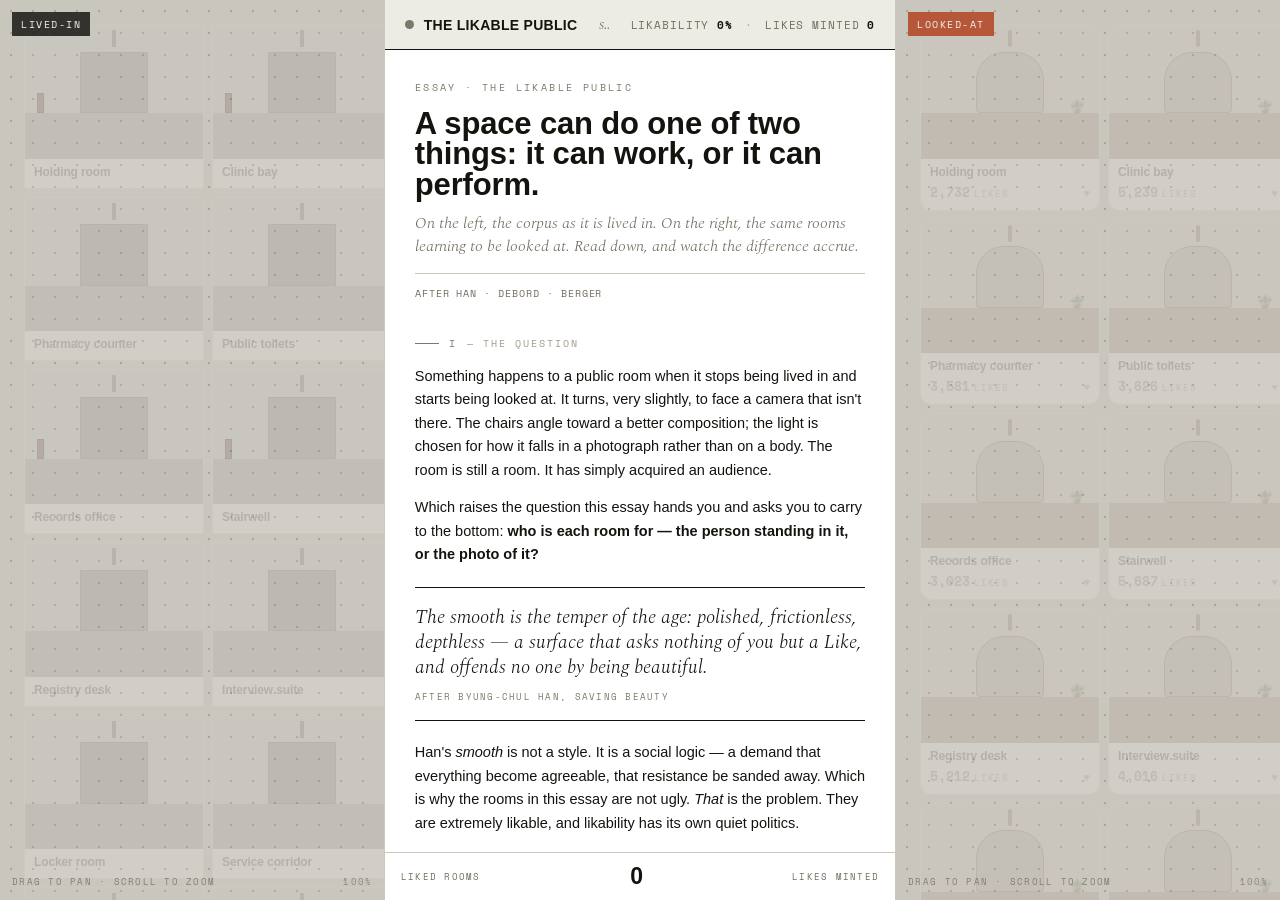
==== likable_public_v3.html @ f22f03be "added prompt syle" ====
<!DOCTYPE html>
<html lang="en">
<head>
<meta charset="UTF-8">
<meta name="viewport" content="width=device-width, initial-scale=1.0">
<title>The Likable Public</title>
<link rel="preconnect" href="https://fonts.googleapis.com">
<link rel="preconnect" href="https://fonts.gstatic.com" crossorigin>
<link href="https://fonts.googleapis.com/css2?family=Space+Mono:ital,wght@0,400;0,700;1,400&family=Spectral:ital,wght@0,300;0,400;0,500;1,300;1,400;1,500&display=swap" rel="stylesheet">
<link rel="stylesheet" href="likable_public_v3.css">
</head>
<body>

<div id="app" data-stage="1">

  <div class="cols">

    <!-- LEFT CANVAS (lived-in) -->
    <div class="canvas guided" id="leftCanvas">
      <div class="clabel in">Lived-in</div>
      <div class="chint" id="leftHint">drag to pan · scroll to zoom</div>
      <div class="czoom" id="leftZoom">100%</div>
      <div class="canvas-inner" id="leftInner"></div>
    </div>

    <!-- CENTER ESSAY -->
    <div class="center">
      <header class="topbar">
        <div class="tb-title"><span class="dot"></span> The Likable Public</div>
        <div class="tb-desc">scroll the essay · the corpus flanks you</div>
        <div class="tb-right">
          <span class="pct">Likability <b id="pctVal">0%</b></span>
          <span class="sep">·</span>
          <span class="tot">Likes minted <b id="totVal">0</b></span>
        </div>
      </header>
      <div class="scrollwrap" id="scrollwrap">
        <div class="essay">

          <div class="ess-lede">
            <div class="ess-eyebrow">Essay · The Likable Public</div>
            <h1>A space can do one of two things: it can work, or it can perform.</h1>
            <p class="deck">On the left, the corpus as it is lived in. On the right, the same rooms learning to be looked at. Read down, and watch the difference accrue.</p>
            <div class="byline"><span>after Han · Debord · Berger</span></div>
          </div>

          <!-- SECTION I -->
          <section class="ess-sec" id="s1" data-stage="1" data-cluster="0">
            <div class="ess-kale">I <span class="n">— The Question</span></div>
            <p>Something happens to a public room when it stops being lived in and starts being looked at. It turns, very slightly, to face a camera that isn't there. The chairs angle toward a better composition; the light is chosen for how it falls in a photograph rather than on a body. The room is still a room. It has simply acquired an audience.</p>
            <p>Which raises the question this essay hands you and asks you to carry to the bottom: <strong>who is each room for — the person standing in it, or the photo of it?</strong></p>
            <div class="ess-pull">The smooth is the temper of the age: polished, frictionless, depthless — a surface that asks nothing of you but a Like, and offends no one by being beautiful.
              <cite>after Byung-Chul Han, Saving Beauty</cite>
            </div>
            <p>Han's <em>smooth</em> is not a style. It is a social logic — a demand that everything become agreeable, that resistance be sanded away. Which is why the rooms in this essay are not ugly. <em>That</em> is the problem. They are extremely likable, and likability has its own quiet politics.</p>
          </section>

          <!-- MOMENT 1 — slider -->
          <div class="tool" id="toolSlider">
            <div class="tlead">Drag to watch a room stop working and start performing.</div>
            <div class="th"><span class="t statelab">lived-in</span><span class="v">0.00</span></div>
            <div class="ends"><span>lived-in</span><span>looked-at</span></div>
            <div class="sublabel">The slider maps to LoRA strength. At 0.00 the image is unmodified; at 1.00 the room performs for a camera that isn't there.</div>
          </div>

          <!-- SECTION II -->
          <section class="ess-sec" id="s2" data-stage="2" data-cluster="1">
            <div class="ess-kale">II <span class="n">— The Spectacle Set in Plaster</span></div>
            <p>Debord warned that the spectacle was never a pile of images — it was a relation between people, conducted through images. A room performing for a feed is exactly that relation, set in plaster and tile and warm indirect light.</p>
            <p>And here is the trap. The planner who specified terrazzo did not think <em>this will look like a café</em>. They thought <em>this is the right material</em> — durable, handsome, correct. The performing room is the one in which those two thoughts have become impossible to tell apart.</p>
          </section>

          <!-- MOMENT 2 — prompt panel -->
          <div class="tool" id="toolCaption">
            <div class="th"><span class="t">Describe the room — or pick a style</span><span class="v" id="capCount">0 reframed</span></div>
            <div class="styles" id="capStyles"></div>
            <div class="chips" id="capChips"></div>
            <textarea id="capText">public waiting room,</textarea>
            <div class="applyrow">
              <span class="hintsm">The right canvas reframes around rooms matching the description. The left stays untouched.</span>
              <button class="apply" id="capApply">apply →</button>
            </div>
          </div>

          <!-- MOMENT 2b — AI generation -->
          <div class="tool" id="toolGenerate">
            <div class="th"><span class="t">Generate with LoRA</span><span class="v" id="genStatus">ready</span></div>
            <div class="gen-tabs">
              <button class="gen-tab active" data-mode="txt2img">text → image</button>
              <button class="gen-tab" data-mode="img2img">image → image</button>
              <button class="gen-tab" data-mode="img+text">image + text</button>
            </div>
            <div id="genUploadWrap" style="display:none">
              <label class="gen-file-label">
                <input type="file" id="genFileInput" accept="image/*">
                <span id="genFileName">click or drop to upload image</span>
              </label>
              <img id="genPreview" alt="" style="display:none;width:100%;margin-top:8px;border-radius:4px;">
            </div>
            <div class="likes-ctrl">
              <div class="likes-ctrl-row">
                <span class="likes-ctrl-label">Likes controller · <span id="sliderState">lived-in</span></span>
                <span class="likes-ctrl-val" id="sliderVal">0.00</span>
              </div>
              <input type="range" id="loraSlider" min="0" max="1" step="0.01" value="0">
              <div class="likes-ctrl-ends"><span>lived-in</span><span>looked-at · more likes</span></div>
            </div>
            <div id="genCompareWrap" style="display:none;"></div>
            <textarea id="genPromptText">public waiting room, warm lighting, terrazzo floor,</textarea>
            <div class="gen-progress-wrap" id="genProgressWrap" style="display:none">
              <div class="gen-bar" id="genBar" style="width:0%"></div>
            </div>
            <div class="applyrow">
              <span class="hintsm" id="genHint">result replaces the next card in the right canvas</span>
              <button class="apply" id="genBtn">generate →</button>
            </div>
          </div>

          <!-- MOMENT 3 — clickable paragraph -->
          <div class="tool swap" id="toolSwap">
            <div class="tlead">Click the paragraph — watch the writing perform.</div>
            <div class="swap-label"><span class="pip"></span><span id="swapVer">honest</span></div>
            <div class="swap-text" id="swapText">The waiting room was never designed for the person waiting. It was designed against waiting — against the body that does it: chairs bolted to the floor, a clock set just out of comfortable view, lighting tuned to discourage anyone from staying.</div>
            <div class="swap-foot" id="swapFoot">click to overwrite with performed copy</div>
          </div>

          <!-- SECTION III -->
          <section class="ess-sec" id="s3" data-stage="3" data-cluster="2">
            <div class="ess-kale">III <span class="n">— The Estate, Mid-Performance</span></div>
            <p>Berger described the gap between simply living and being aware of being seen. A waiting room that knew it was watched would rearrange its chairs. It would compose itself.</p>
            <p>That gap is the two canvases on either side of you. To the left, rooms doing their jobs. To the right, the same rooms performing them. Tap any card and it releases a number — likes leaping from single digits into five figures. <strong>The number is the thesis.</strong> Nothing structural has changed; only the regard has.</p>
          </section>

          <!-- MOMENT 4 — counter-feed -->
          <div class="tool untouched" id="toolUntouched">
            <div class="th"><span class="t">Rooms that simply are</span><span class="v">counter-feed</span></div>
            <div class="ulist" id="untouchedList"></div>
          </div>

          <!-- SECTION IV -->
          <section class="ess-sec" id="s4" data-stage="4" data-cluster="3">
            <div class="ess-kale">IV <span class="n">— What the Room Does to Itself</span></div>
            <p>There is a word that gives the game away: <em>inviting</em>. The inviting space is the performed space. It has already imagined you into it; it has already been, in a sense, where you are now standing — anticipating your photograph before you arrive.</p>
            <div class="ess-pull">The spectacle is not a heap of images. It is a relation between people, conducted through images — and a room can be built to hold it.
              <cite>after Guy Debord, The Society of the Spectacle</cite>
            </div>
            <p>Notice the small red mark on some rooms to your left. A fire extinguisher: the one thing that cannot be refitted, exempt from the whole program. And yet in the real building it is not removed — it is moved behind a custom door, matched to the millwork. The room stays exactly as safe as before. It simply stops admitting it. That is the smoothest trick of all.</p>
          </section>

          <!-- SECTION V -->
          <section class="ess-sec" id="s5" data-stage="5" data-cluster="4">
            <div class="ess-kale">V <span class="n">— Who Is It For</span></div>
            <p>The room that works is for the person standing in it. The room that performs is for the photo of the person standing in it. Between those two rooms a whole city has quietly been built — and not by architects alone, but by a public that has learned to want what photographs well.</p>
            <p>So: the corpus you have been reading through. Forty-nine civic rooms, most of them mid-performance, a few still holding out, one fire extinguisher that will not move. The likes go up either way.</p>
            <p class="live-readout"><b id="roomsRefitted">0</b> rooms refitted out of 49 · <b id="likesMinted">0</b> likes minted this session</p>
          </section>

        </div>
      </div>

      <div class="center-foot">
        <div class="cf-label">Liked rooms</div>
        <div class="cf-num"><span id="footTotal">0</span></div>
        <div class="cf-label cf-right">likes minted</div>
      </div>
    </div>

    <!-- RIGHT CANVAS (looked-at) -->
    <div class="canvas guided" id="rightCanvas">
      <div class="clabel out">Looked-at</div>
      <div class="chint" id="rightHint">drag to pan · scroll to zoom</div>
      <div class="czoom" id="rightZoom">100%</div>
      <div class="canvas-inner" id="rightInner"></div>
    </div>

  </div>
</div>

<script src="comfyui_bridge.js"></script>
<script src="likable_public_v3.js"></script>
</body>
</html>
---- likable_public_v3.css ----
*, *::before, *::after { box-sizing: border-box; margin: 0; padding: 0; }

:root {
  --ink: #15130e;
  --ink-2: #403b32;
  --ink-3: #736c5f;
  --ink-4: #a39a89;
  --terra: #b6573a;
  --terra-deep: #984125;
  --sage: #79856a;
  --grot: "Helvetica Neue", Helvetica, Arial, sans-serif;
  --serif: "Spectral", Georgia, serif;
  --mono: "Space Mono", ui-monospace, monospace;
  --reg-bg: #eceae3;
  --reg-bg2: #e6e3da;
  --reg-ink: #15130e;
  --reg-soft: #736c5f;
  --reg-line: #15130e;
  --reg-line-soft: #cfc8ba;
  --reg-rad: 0px;
  --reg-track: -0.01em;
  --reg-accent: #b6573a;
}

html, body { height: 100%; margin: 0; overflow: hidden; }

body {
  font-family: var(--grot);
  color: var(--reg-ink);
  background: var(--reg-bg);
  -webkit-font-smoothing: antialiased;
  text-rendering: optimizeLegibility;
  transition: background-color 0.9s ease, color 0.9s ease;
}

#app {
  height: 100%;
  --bg-grad: linear-gradient(180deg, var(--reg-bg) 0%, var(--reg-bg2) 100%);
}

/* Stage drift: cold → warm */
#app[data-stage="1"] { --reg-bg:#ecebe4; --reg-bg2:#e6e4dc; --reg-ink:#15130e; --reg-soft:#736c5f; --reg-line:#15130e; --reg-line-soft:#cfc8ba; --reg-rad:0px;  --reg-track:-.005em; --reg-accent:#7d7869; }
#app[data-stage="2"] { --reg-bg:#eceae2; --reg-bg2:#e6e3d9; --reg-ink:#18150f; --reg-soft:#756d5e; --reg-line:#201c14; --reg-line-soft:#cec6b6; --reg-rad:1px;  --reg-track:-.009em; --reg-accent:#8c715a; }
#app[data-stage="3"] { --reg-bg:#ece8dd; --reg-bg2:#e7e0d3; --reg-ink:#1d1710; --reg-soft:#786c5a; --reg-line:#281f15; --reg-line-soft:#cec2ac; --reg-rad:3px;  --reg-track:-.013em; --reg-accent:#976c51; }
#app[data-stage="4"] { --reg-bg:#ede4d6; --reg-bg2:#e9dbc9; --reg-ink:#231910; --reg-soft:#7d6c58; --reg-line:#482919; --reg-line-soft:#d3c0a5; --reg-rad:5px;  --reg-track:-.017em; --reg-accent:#9a6852; }
#app[data-stage="5"] { --reg-bg:#eee1d1; --reg-bg2:#ebd7c1; --reg-ink:#281a11; --reg-soft:#846d56; --reg-line:#663524; --reg-line-soft:#d6ba9b; --reg-rad:7px;  --reg-track:-.020em; --reg-accent:#a1644a; }

/* ── TOPBAR ─────────────────────────────────────────── */
.topbar {
  flex: 0 0 50px;
  display: flex;
  align-items: center;
  gap: 22px;
  padding: 0 20px;
  border-bottom: 1px solid var(--reg-line);
  background: var(--reg-bg);
  transition: background-color 0.9s ease, border-color 0.9s ease;
  z-index: 30;
}

.topbar .tb-title {
  font-family: var(--grot);
  font-weight: 700;
  font-size: 14px;
  letter-spacing: 0.02em;
  text-transform: uppercase;
  display: flex;
  align-items: center;
  gap: 10px;
  white-space: nowrap;
}

.topbar .tb-title .dot {
  width: 9px; height: 9px;
  border-radius: 50%;
  background: var(--reg-accent);
  transition: background-color 0.9s ease;
}

.topbar .tb-desc {
  flex: 1;
  text-align: center;
  font-family: var(--serif);
  font-style: italic;
  font-weight: 300;
  font-size: 15px;
  color: var(--reg-soft);
  white-space: nowrap;
  overflow: hidden;
  text-overflow: ellipsis;
}

.topbar .tb-right {
  display: flex;
  align-items: center;
  gap: 12px;
  font-family: var(--mono);
  font-size: 11px;
  letter-spacing: 0.08em;
  text-transform: uppercase;
  color: var(--reg-soft);
  white-space: nowrap;
}

.topbar .tb-right .sep { opacity: 0.5; }
.topbar .tb-right b { color: var(--reg-ink); font-weight: 700; }

@media (max-width: 820px) { .topbar .tb-desc { display: none; } }

/* ── THREE COLUMNS ──────────────────────────────────── */
.cols { height: 100%; display: flex; }

.canvas {
  flex: 1 1 0;
  min-width: 0;
  position: relative;
  overflow: hidden;
  background-color: #c9c6be;
  background-image: radial-gradient(circle, rgba(50,46,38,0.22) 1.5px, transparent 1.5px);
  background-size: 22px 22px;
  background-position: 0 0;
  cursor: grab;
  touch-action: none;
}

.canvas.dragging { cursor: grabbing; }

.canvas .clabel {
  position: absolute;
  top: 12px;
  z-index: 6;
  pointer-events: none;
  font-family: var(--mono);
  font-size: 9.5px;
  letter-spacing: 0.16em;
  text-transform: uppercase;
  padding: 5px 9px;
  color: #f4f2ec;
}

.canvas .clabel.in  { left: 12px; background: rgba(20,18,14,.82); }
.canvas .clabel.out { left: 12px; background: var(--terra); }

.canvas .chint {
  position: absolute;
  bottom: 12px; left: 12px;
  z-index: 6;
  pointer-events: none;
  font-family: var(--mono);
  font-size: 9px;
  letter-spacing: 0.14em;
  text-transform: uppercase;
  color: var(--reg-soft);
  opacity: 0.8;
  transition: opacity 0.5s;
}

.canvas .czoom {
  position: absolute;
  bottom: 12px; right: 12px;
  z-index: 6;
  pointer-events: none;
  font-family: var(--mono);
  font-size: 9px;
  letter-spacing: 0.12em;
  text-transform: uppercase;
  color: var(--reg-soft);
  opacity: 0.7;
}

.canvas-inner {
  position: absolute;
  left: 0; top: 0;
  transform-origin: 0 0;
  will-change: transform;
  display: grid;
  grid-template-columns: repeat(3, 180px);
  gap: 8px;
  padding: 12px;
  opacity: 1;
}

.canvas-inner.animate {
  transition: transform 0.85s cubic-bezier(.22,.61,.36,1);
}

/* ── CARDS ──────────────────────────────────────────── */
.card {
  position: relative;
  width: 100%;
  background: var(--reg-bg);
  border: 1px solid rgba(21,19,14,0.10);
  border-radius: var(--reg-rad);
  overflow: hidden;
  cursor: pointer;
  opacity: 0.44;
  filter: saturate(0.44);
  transition: opacity 0.5s ease, filter 0.5s ease,
              transform 0.5s cubic-bezier(.22,.61,.36,1),
              border-color 0.9s ease, border-radius 0.9s ease,
              box-shadow 0.3s ease;
}

.card .thumb {
  aspect-ratio: 4 / 3;
  position: relative;
  background: #d8d5cf;
  overflow: hidden;
}

.card .thumb .wall  { position: absolute; inset: 0; background: #ccc8c1; transition: background 0.6s; }
.card .thumb .floor { position: absolute; bottom: 0; left: 0; right: 0; height: 34%; background: #aaa49d; transition: background 0.6s; }
.card .thumb .fix   {
  position: absolute; width: 38%; height: 46%; bottom: 34%; left: 31%;
  background: #928d86; border: 1.5px solid #7a746d;
  transition: background 0.6s, border-color 0.6s, border-radius 0.6s;
}
.card .thumb .lamp  {
  position: absolute; top: 5px; left: 50%; transform: translateX(-50%);
  width: 4px; height: 17px; background: #7a746d;
  transition: background 0.6s, border-radius 0.6s;
}
.card .thumb .plant {
  position: absolute; bottom: 34%; right: 8%;
  font-size: 13px; opacity: 0; line-height: 1;
  pointer-events: none; transition: opacity 0.6s;
}
.card .thumb .ext   {
  position: absolute; bottom: 34%; left: 7%;
  width: 7px; height: 20px;
  background: #c0392b; border: 1.5px solid #7a2417; z-index: 4;
}

.card .cn {
  padding: 7px 9px 2px;
  font-family: var(--grot);
  font-weight: 700;
  font-size: 12px;
  letter-spacing: -0.01em;
  line-height: 1.1;
  color: var(--reg-ink);
  opacity: 0.6;
}

.card .crow {
  padding: 1px 9px 8px;
  display: flex;
  align-items: baseline;
  justify-content: space-between;
  gap: 6px;
}

.card .lk { display: flex; align-items: baseline; gap: 4px; }

.card .cnum {
  font-family: var(--mono);
  font-size: 13px;
  font-weight: 700;
  color: var(--reg-ink);
  opacity: 0.55;
  transition: color 0.5s, opacity 0.5s;
}

.card .ck {
  font-family: var(--mono);
  font-size: 8.5px;
  letter-spacing: 0.12em;
  text-transform: uppercase;
  color: var(--ink-4);
  opacity: 0.6;
}

.card .crow .hk { font-size: 11px; color: var(--ink-4); opacity: 0.5; transition: color 0.5s, opacity 0.5s; }

/* Warm state */
.card.warm { border-radius: calc(var(--reg-rad) + 12px); }
.card.warm .thumb  { background: #e6d2bc; }
.card.warm .thumb .wall  { background: #d9c6ae; }
.card.warm .thumb .floor { background: #c0906a; }
.card.warm .thumb .fix   { background: #cfaa7a; border-color: #a07048; border-radius: 28px 28px 4px 4px; }
.card.warm .thumb .lamp  { background: #a07048; border-radius: 3px; }
.card.warm .thumb .plant { opacity: 1; }
.card.warm .crow .hk { color: var(--terra); }
.card.warm .cnum     { color: var(--terra-deep); }
.card.warm .ck       { color: var(--terra); }

/* Focus: guided dimming — hot cards emerge clearly */
.canvas.guided .card      { opacity: 0.22; filter: saturate(0.28); }
.canvas.guided .card.hot  { opacity: 0.88; filter: saturate(1); box-shadow: 0 6px 18px -8px rgba(30,22,12,.28); }
.canvas.guided .card.hot .cn   { opacity: 1; }
.canvas.guided .card.hot .cnum { opacity: 1; }
.canvas.guided .card.hot .hk   { opacity: 0.9; }
.canvas:not(.guided) .card { opacity: 0.44; filter: saturate(0.44); }

/* Generated cards are always fully visible */
.card.generated { opacity: 1 !important; filter: saturate(1) !important; }

/* Left canvas: image library — no likes display */
#leftCanvas .card .crow { display: none; }
#leftCanvas .card .cn   { padding-bottom: 9px; }

/* Left canvas cards: show a subtle "click to use" cue on hover */
#leftCanvas .card:hover { outline: 1.5px solid rgba(180,86,58,0.5); }

/* Tap animations */
.card.pulse { animation: cardPulse 0.5s ease; }
@keyframes cardPulse {
  0%   { transform: scale(1); }
  40%  { transform: scale(1.07); }
  100% { transform: scale(1); }
}
.cnum.bump { animation: numBump 0.5s ease; }
@keyframes numBump {
  0%   { transform: translateY(0); }
  45%  { transform: translateY(-3px); color: var(--terra); }
  100% { transform: translateY(0); }
}

/* ── ESSAY COMPARE WRAPPER ──────────────────────────── */
#genCompareWrap {
  position: relative;
  width: 100%;
  aspect-ratio: 4 / 3;
  border-radius: 4px;
  overflow: hidden;
  margin-top: 8px;
}

/* ── BEFORE / AFTER COMPARISON SLIDER ──────────────── */
.thumb-compare {
  position: absolute;
  inset: 0;
  overflow: hidden;
  cursor: col-resize;
  user-select: none;
}
.thumb-compare .tc-before,
.thumb-compare .tc-after {
  position: absolute;
  inset: 0;
}
.thumb-compare .tc-before img,
.thumb-compare .tc-after img {
  position: absolute;
  inset: 0;
  width: 100%;
  height: 100%;
  object-fit: cover;
  display: block;
}
.thumb-compare .tc-after {
  clip-path: inset(0 50% 0 0);
}
.thumb-compare .tc-divider {
  position: absolute;
  top: 0; bottom: 0;
  left: 50%;
  width: 1.5px;
  background: rgba(244,242,236,0.9);
  transform: translateX(-50%);
  pointer-events: none;
}
.thumb-compare .tc-handle {
  position: absolute;
  top: 50%; left: 50%;
  transform: translate(-50%, -50%);
  width: 28px; height: 28px;
  border-radius: 50%;
  background: #f4f2ec;
  border: 1px solid rgba(21,19,14,0.18);
  display: flex; align-items: center; justify-content: center;
  font-size: 10px;
  letter-spacing: -1px;
  color: var(--ink-2);
  box-shadow: 0 2px 8px rgba(0,0,0,0.18);
  pointer-events: none;
}
.thumb-compare .tc-label {
  position: absolute;
  bottom: 7px;
  font-family: var(--mono);
  font-size: 7.5px;
  letter-spacing: 0.12em;
  text-transform: uppercase;
  padding: 3px 6px;
  color: #f4f2ec;
  pointer-events: none;
}
.thumb-compare .tc-label.tl  { left: 6px;  background: rgba(20,18,14,.72); }
.thumb-compare .tc-label.tr  { right: 6px; background: var(--terra); }

/* ── CENTER COLUMN ──────────────────────────────────── */
.center {
  flex: 1.33 1 0;
  min-width: 0;
  display: flex;
  flex-direction: column;
  min-height: 0;
  background: #ffffff;
  border-left: 1px solid var(--reg-line-soft);
  border-right: 1px solid var(--reg-line-soft);
  transition: border-color 0.9s ease;
}

.scrollwrap {
  flex: 1;
  overflow-y: auto;
  overflow-x: hidden;
  scroll-behavior: smooth;
}

.scrollwrap::-webkit-scrollbar { width: 9px; }
.scrollwrap::-webkit-scrollbar-thumb { background: var(--reg-line-soft); }

.essay { padding: 30px 30px 60px; }

/* Lede */
.ess-lede { margin-bottom: 10px; }

.ess-eyebrow {
  font-family: var(--mono);
  font-size: 10px;
  letter-spacing: 0.24em;
  text-transform: uppercase;
  color: var(--reg-accent);
  transition: color 0.9s ease;
}

.ess-lede h1 {
  font-family: var(--grot);
  font-weight: 700;
  font-size: 31px;
  line-height: 0.98;
  letter-spacing: var(--reg-track);
  margin: 14px 0 12px;
  color: var(--reg-ink);
  transition: letter-spacing 0.9s ease, color 0.9s ease;
}

.ess-lede .deck {
  font-family: var(--serif);
  font-style: italic;
  font-weight: 300;
  font-size: 15.5px;
  line-height: 1.5;
  color: var(--reg-soft);
  margin: 0 0 6px;
}

.ess-lede .byline {
  margin-top: 14px;
  padding-top: 12px;
  border-top: 1px solid var(--reg-line-soft);
  font-family: var(--mono);
  font-size: 9.5px;
  letter-spacing: 0.1em;
  text-transform: uppercase;
  color: var(--reg-soft);
  display: flex;
  gap: 6px 16px;
  flex-wrap: wrap;
}

/* Essay sections */
.ess-sec { padding: 26px 0 6px; scroll-margin-top: 10px; }

.ess-kale {
  font-family: var(--mono);
  font-size: 10px;
  letter-spacing: 0.2em;
  text-transform: uppercase;
  color: var(--reg-accent);
  display: flex;
  align-items: center;
  gap: 10px;
  margin: 0 0 14px;
  transition: color 0.9s ease;
}

.ess-kale::before {
  content: "";
  flex: 0 0 24px;
  height: 1px;
  background: var(--reg-accent);
  transition: background-color 0.9s ease;
}

.ess-kale .n { color: var(--ink-4); }

.ess-sec p {
  margin: 0 0 14px;
  font-size: 14.5px;
  line-height: 1.62;
  color: var(--reg-ink);
  transition: color 0.9s ease;
}

.ess-sec em     { font-style: italic; }
.ess-sec strong { font-weight: 700; }

/* Pull quote */
.ess-pull {
  font-family: var(--serif);
  font-style: italic;
  font-weight: 300;
  font-size: 18.5px;
  line-height: 1.36;
  color: var(--reg-ink);
  margin: 20px 0;
  padding: 17px 0;
  border-top: 1px solid var(--reg-line);
  border-bottom: 1px solid var(--reg-line);
  transition: color 0.9s ease, border-color 0.9s ease;
}

.ess-pull cite {
  display: block;
  margin-top: 11px;
  font-family: var(--mono);
  font-style: normal;
  font-size: 9px;
  letter-spacing: 0.14em;
  text-transform: uppercase;
  color: var(--reg-accent);
  transition: color 0.9s ease;
}

/* Live readout (section V) */
.live-readout {
  margin-top: 24px;
  font-family: var(--mono);
  font-size: 9.5px;
  letter-spacing: 0.08em;
  line-height: 1.7;
  text-transform: uppercase;
  color: var(--reg-soft);
  opacity: 0.62;
}
.live-readout b { color: var(--reg-ink); font-weight: 700; }

/* ── INLINE TOOLS ───────────────────────────────────── */
.tool {
  border: none;
  border-radius: 0;
  background: none;
  padding: 0;
  margin: 22px 0 24px;
}

.tool .th {
  display: flex;
  align-items: baseline;
  justify-content: space-between;
  gap: 8px;
  margin-bottom: 10px;
}

.tool .th .t { font-family: var(--grot); font-size: 14.5px; letter-spacing: inherit; text-transform: none; color: var(--reg-ink); font-weight: 400; }
.tool .th .v { font-family: var(--grot); font-size: 14.5px; color: var(--reg-ink); font-weight: 400; }

.tool .tlead {
  font-family: var(--grot);
  font-weight: 400;
  font-size: 14.5px;
  letter-spacing: inherit;
  line-height: 1.62;
  color: var(--reg-ink);
  margin-bottom: 10px;
  transition: color 0.9s ease;
}

.tool .statelab { color: inherit; transition: color 0.9s ease; }

.tool .ends {
  display: flex;
  justify-content: space-between;
  font-family: var(--grot);
  font-size: 12px;
  letter-spacing: inherit;
  text-transform: none;
  color: var(--reg-soft);
  margin-bottom: 6px;
}

.tool input[type=range] {
  width: 100%;
  -webkit-appearance: none;
  appearance: none;
  height: 3px;
  background: var(--reg-line-soft);
  outline: none;
  margin: 6px 0 4px;
}

.tool input[type=range]::-webkit-slider-thumb {
  -webkit-appearance: none;
  width: 18px; height: 18px;
  border-radius: 50%;
  background: var(--reg-bg);
  border: 1.5px solid var(--reg-ink);
  cursor: ew-resize;
  transition: border-color 0.9s ease;
}

.tool input[type=range]::-moz-range-thumb {
  width: 18px; height: 18px;
  border-radius: 50%;
  background: var(--reg-bg);
  border: 1.5px solid var(--reg-ink);
  cursor: ew-resize;
}

.tool .sublabel {
  font-family: var(--grot);
  font-size: 14.5px;
  letter-spacing: inherit;
  color: var(--reg-soft);
  margin-top: 8px;
  line-height: 1.62;
}

/* Chips */
.tool .chips { display: flex; flex-wrap: wrap; gap: 6px; margin-bottom: 10px; }

.tool .chip {
  font-family: var(--mono);
  font-size: 10px;
  letter-spacing: 0.04em;
  padding: 5px 9px;
  border: 1px solid var(--reg-line-soft);
  background: var(--reg-bg);
  color: var(--reg-ink);
  cursor: pointer;
  border-radius: var(--reg-rad);
  transition: background-color 0.15s, color 0.15s, border-color 0.15s, border-radius 0.9s;
}

.tool .chip:hover  { border-color: var(--terra); color: var(--terra-deep); }
.tool .chip.used   { background: var(--terra); color: #fff; border-color: var(--terra); }

/* Style picker */
.tool .styles { display: flex; flex-wrap: wrap; gap: 6px; margin-bottom: 10px; }

.tool .style-btn {
  font-family: var(--mono);
  font-size: 10px;
  letter-spacing: 0.04em;
  padding: 6px 11px;
  border: 1px solid var(--reg-line-soft);
  background: var(--reg-bg);
  color: var(--reg-ink);
  cursor: pointer;
  border-radius: var(--reg-rad);
  transition: background-color 0.15s, color 0.15s, border-color 0.15s, border-radius 0.9s;
}

.tool .style-btn:hover { border-color: var(--terra); color: var(--terra-deep); }
.tool .style-btn.used  { background: var(--terra); color: #fff; border-color: var(--terra); }

.tool textarea {
  width: 100%;
  resize: none;
  font-family: var(--serif);
  font-size: 14px;
  line-height: 1.45;
  padding: 10px;
  border: 1px solid var(--reg-line-soft);
  background: var(--reg-bg);
  color: var(--reg-ink);
  min-height: 62px;
  border-radius: var(--reg-rad);
}

.tool textarea:focus { outline: none; border-color: var(--terra); }

.tool .applyrow {
  display: flex;
  justify-content: space-between;
  align-items: center;
  gap: 10px;
  margin-top: 9px;
}

.tool .hintsm { font-family: var(--grot); font-size: 13px; letter-spacing: inherit; color: var(--reg-soft); }

.tool button.apply {
  font-family: var(--mono);
  font-size: 10px;
  letter-spacing: 0.12em;
  text-transform: uppercase;
  border: 1px solid var(--reg-ink);
  background: var(--reg-ink);
  color: var(--reg-bg);
  padding: 8px 14px;
  cursor: pointer;
  border-radius: var(--reg-rad);
  transition: opacity 0.2s, background-color 0.9s ease, color 0.9s ease, border-color 0.9s ease, border-radius 0.9s;
}

.tool button.apply:hover    { opacity: 0.82; }
.tool button.apply:disabled { opacity: 0.4; cursor: default; }

/* Swap paragraph */
.swap { cursor: pointer; }

.swap .swap-label {
  font-family: var(--grot);
  font-size: 13px;
  letter-spacing: inherit;
  text-transform: none;
  color: var(--reg-soft);
  margin-bottom: 7px;
  display: flex;
  align-items: center;
  gap: 8px;
}

.swap .swap-label .pip {
  width: 7px; height: 7px;
  border-radius: 50%;
  background: var(--ink-4);
  transition: background-color 0.3s;
}

.swap.on .swap-label .pip { background: var(--terra); }

.swap .swap-text {
  font-family: var(--grot);
  font-size: 14.5px;
  line-height: 1.62;
  color: var(--reg-ink);
  transition: color 0.3s, opacity 0.2s;
}

.swap.on .swap-text { color: var(--terra-deep); font-style: italic; }

.swap .swap-foot {
  font-family: var(--grot);
  font-size: 13px;
  letter-spacing: inherit;
  color: var(--reg-soft);
  margin-top: 8px;
}

/* Counter-feed / untouched */
.untouched .ulist { display: flex; flex-direction: column; gap: 11px; margin-top: 4px; }
.untouched .urow  { display: flex; gap: 11px; align-items: flex-start; }

.untouched .uthumb {
  flex: 0 0 52px; height: 40px;
  border: 1px solid var(--reg-line-soft);
  overflow: hidden;
  background: #cdcec6;
}

.untouched .uthumb svg { width: 100%; height: 100%; display: block; }

.untouched .ubody .un { font-family: var(--grot); font-weight: 400; font-size: 14.5px; line-height: 1.62; color: var(--reg-ink); }
.untouched .ubody .ud { font-family: var(--grot); font-size: 14.5px; line-height: 1.62; color: var(--reg-soft); margin-top: 2px; }

.untouched .unum {
  margin-left: auto;
  font-family: var(--mono);
  font-size: 11px;
  color: var(--ink-4);
  white-space: nowrap;
  padding-top: 1px;
}

/* ── CENTER FOOTER ──────────────────────────────────── */
.center-foot {
  flex: 0 0 auto;
  border-top: 1px solid var(--reg-line-soft);
  padding: 10px 16px;
  display: flex;
  align-items: center;
  justify-content: space-between;
  gap: 12px;
  background: #ffffff;
  transition: border-color 0.9s ease;
}

.center-foot .cf-label { font-family: var(--mono); font-size: 9px; letter-spacing: 0.14em; text-transform: uppercase; color: var(--reg-soft); line-height: 1.3; }
.center-foot .cf-right { text-align: right; }
.center-foot .cf-num   { font-family: var(--grot); font-weight: 700; font-size: 23px; letter-spacing: -0.02em; color: var(--reg-ink); transition: color 0.9s ease; }

@media (prefers-reduced-motion: reduce) {
  .canvas-inner.animate { transition: none; }
  .card { transition: opacity 0.2s, filter 0.2s; }
}

/* ── AI GENERATION TOOL ─────────────────────────────── */
.likes-ctrl {
  margin: 10px 0 8px;
}
.likes-ctrl-row {
  display: flex;
  justify-content: space-between;
  align-items: baseline;
  margin-bottom: 5px;
}
.likes-ctrl-label {
  font-family: var(--mono);
  font-size: 9px;
  letter-spacing: 0.1em;
  text-transform: uppercase;
  color: var(--reg-soft);
}
.likes-ctrl-val {
  font-family: var(--mono);
  font-size: 9px;
  color: var(--reg-ink);
}
.likes-ctrl input[type="range"] {
  width: 100%;
  accent-color: var(--reg-ink);
  cursor: pointer;
}
.likes-ctrl-ends {
  display: flex;
  justify-content: space-between;
  font-family: var(--mono);
  font-size: 8px;
  color: var(--reg-soft);
  margin-top: 3px;
  opacity: 0.7;
}

.gen-tabs {
  display: flex;
  gap: 5px;
  margin-bottom: 12px;
  flex-wrap: wrap;
}

.gen-tab {
  font-family: var(--mono);
  font-size: 9px;
  letter-spacing: 0.12em;
  text-transform: uppercase;
  padding: 5px 10px;
  border: 1px solid var(--reg-line);
  background: transparent;
  cursor: pointer;
  color: var(--reg-soft);
  border-radius: var(--reg-rad);
  transition: background 0.2s, color 0.2s, border-color 0.9s, border-radius 0.9s;
}

.gen-tab.active,
.gen-tab:hover {
  background: var(--reg-ink);
  color: var(--reg-bg);
  border-color: var(--reg-ink);
}

.gen-file-label {
  display: block;
  font-family: var(--mono);
  font-size: 9px;
  letter-spacing: 0.1em;
  text-transform: uppercase;
  color: var(--reg-soft);
  padding: 10px;
  border: 1px dashed var(--reg-line-soft);
  cursor: pointer;
  text-align: center;
  margin-bottom: 8px;
  transition: border-color 0.2s, border-radius 0.9s;
  border-radius: var(--reg-rad);
}

.gen-file-label:hover { border-color: var(--reg-ink); color: var(--reg-ink); }
.gen-file-label input { display: none; }

.gen-progress-wrap {
  height: 3px;
  background: var(--reg-line-soft);
  margin: 8px 0 4px;
  overflow: hidden;
  border-radius: 2px;
}

.gen-bar {
  height: 100%;
  background: var(--reg-accent);
  transition: width 0.3s ease;
}

.gen-lora-row {
  display: flex;
  align-items: center;
  gap: 8px;
  margin-bottom: 10px;
}

.gen-lora-label {
  font-family: var(--mono);
  font-size: 9px;
  letter-spacing: 0.14em;
  text-transform: uppercase;
  color: var(--reg-soft);
  white-space: nowrap;
}

#genLoraSelect {
  flex: 1;
  font-family: var(--mono);
  font-size: 10px;
  color: var(--reg-ink);
  background: var(--reg-bg);
  border: 1px solid var(--reg-line-soft);
  padding: 4px 6px;
  border-radius: var(--reg-rad);
  outline: none;
  transition: border-color 0.2s, border-radius 0.9s;
}

#genLoraSelect:focus { border-color: var(--reg-ink); }

/* Generated image overlay inside card thumb */
.card .thumb-img {
  position: absolute;
  inset: 0;
  width: 100%;
  height: 100%;
  object-fit: cover;
  opacity: 0;
  transition: opacity 0.7s ease;
  z-index: 3;
}

.card .thumb-img.loaded { opacity: 1; }
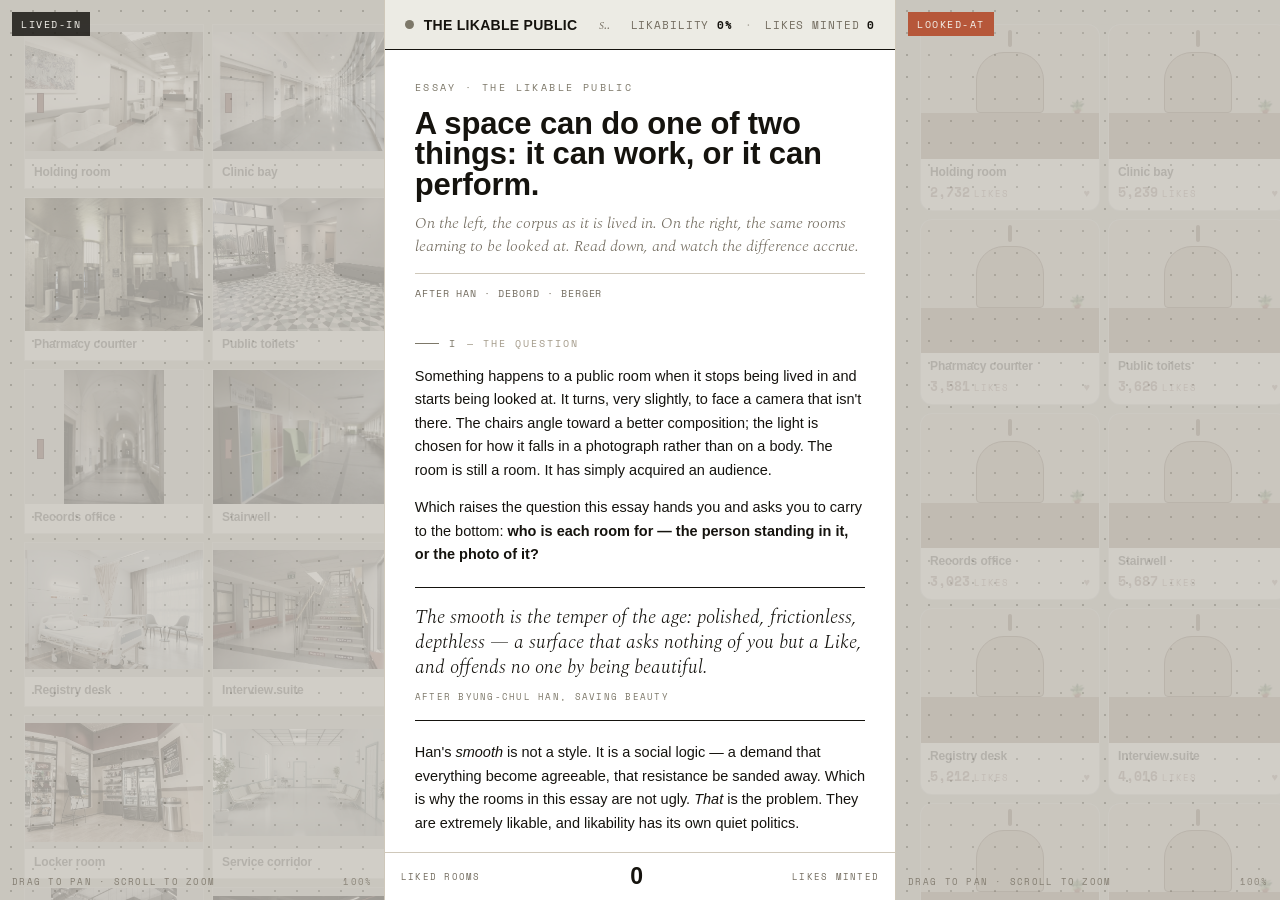
==== commit 7c68b6fd: "merge giofox96 content into main: style picker, building typology, likes calculator, trigger word" ====
--- a/likable_public_v3.html
+++ b/likable_public_v3.html
@@ -6,7 +6,8 @@
 <title>The Likable Public</title>
 <link rel="preconnect" href="https://fonts.googleapis.com">
 <link rel="preconnect" href="https://fonts.gstatic.com" crossorigin>
-<link href="https://fonts.googleapis.com/css2?family=Space+Mono:ital,wght@0,400;0,700;1,400&family=Spectral:ital,wght@0,300;0,400;0,500;1,300;1,400;1,500&display=swap" rel="stylesheet">
+<link href="https://fonts.googleapis.com/css2?family=Space+Mono:ital,wght@0,400;0,700;1,400&family=Spectral:ital,wght@0,300;0,400;0,500;1,300;1,400;1,500&display=swap" rel="stylesheet" media="print" onload="this.media='all'">
+<noscript><link href="https://fonts.googleapis.com/css2?family=Space+Mono:ital,wght@0,400;0,700;1,400&family=Spectral:ital,wght@0,300;0,400;0,500;1,300;1,400;1,500&display=swap" rel="stylesheet"></noscript>
 <link rel="stylesheet" href="likable_public_v3.css">
 </head>
 <body>
@@ -73,6 +74,7 @@
           <!-- MOMENT 2 — prompt panel -->
           <div class="tool" id="toolCaption">
             <div class="th"><span class="t">Describe the room — or pick a style</span><span class="v" id="capCount">0 reframed</span></div>
+            <input type="text" id="capBuilding" class="building" placeholder="building typology — e.g. public waiting room" value="public waiting room">
             <div class="styles" id="capStyles"></div>
             <div class="chips" id="capChips"></div>
             <textarea id="capText">public waiting room,</textarea>
@@ -116,6 +118,59 @@
             </div>
           </div>
 
+          <!-- MOMENT 2c — likes calculator / Instagram post -->
+          <div class="tool" id="toolLikes">
+            <div class="th"><span class="t">How likable is it?</span><span class="v" id="likesStatus">awaiting image</span></div>
+            <div class="tlead">The generated room loads here automatically — or upload your own — and the algorithm scores how it would perform.</div>
+            <label class="gen-file-label">
+              <input type="file" id="likesFileInput" accept="image/*">
+              <span id="likesFileName">click or drop to upload an image</span>
+            </label>
+
+            <div class="ig-post" id="igPost" style="display:none;">
+              <div class="ig-head">
+                <div class="ig-avatar"></div>
+                <div class="ig-user">thelikablepublic</div>
+                <div class="ig-more">···</div>
+              </div>
+              <div class="ig-media"><img id="likesPreview" alt=""></div>
+              <div class="ig-actions">
+                <div class="ig-actions-left">
+                  <span class="ig-ico ig-heart" title="like">
+                    <svg viewBox="0 0 24 24" aria-hidden="true"><path d="M12 21.35l-1.45-1.32C5.4 15.36 2 12.28 2 8.5 2 5.42 4.42 3 7.5 3c1.74 0 3.41.81 4.5 2.09C13.09 3.81 14.76 3 16.5 3 19.58 3 22 5.42 22 8.5c0 3.78-3.4 6.86-8.55 11.54L12 21.35z"/></svg>
+                  </span>
+                  <span class="ig-ico ig-comment" title="comment">
+                    <svg viewBox="0 0 24 24" fill="none" aria-hidden="true"><path d="M21 11.5a8.38 8.38 0 0 1-8.5 8.5 8.5 8.5 0 0 1-3.8-.9L3 21l1.9-5.7A8.38 8.38 0 0 1 4 11.5 8.5 8.5 0 0 1 12.5 3 8.38 8.38 0 0 1 21 11.5z"/></svg>
+                  </span>
+                  <span class="ig-ico ig-share" title="share / DM">
+                    <svg viewBox="0 0 24 24" fill="none" aria-hidden="true"><path d="M22 2L11 13"/><path d="M22 2l-7 20-4-9-9-4 20-7z"/></svg>
+                  </span>
+                </div>
+                <span class="ig-ico ig-save" title="save">
+                  <svg viewBox="0 0 24 24" fill="none" aria-hidden="true"><path d="M19 21l-7-5-7 5V5a2 2 0 0 1 2-2h10a2 2 0 0 1 2 2z"/></svg>
+                </span>
+              </div>
+              <div class="ig-likes"><b id="likesNum">0</b> likes</div>
+              <div class="ig-caption"><b>thelikablepublic</b> <span id="igCaption">a room that has learned to be looked at.</span></div>
+              <div class="ig-stats">
+                <span><b id="likesRepost">0</b> reposts</span>
+                <span><b id="likesDM">0</b> DMs</span>
+                <span>visual score <b id="likesScore">0</b>/100</span>
+                <span><b id="likesMood">—</b> ·×<span id="likesMult">1</span></span>
+              </div>
+              <div class="ig-charts">
+                <div class="ig-chart">
+                  <div class="ig-chart-title">What the algorithm sees</div>
+                  <div class="ig-bars metrics" id="metricBars"></div>
+                </div>
+                <div class="ig-chart">
+                  <div class="ig-chart-title">Projected likes · 7 days <b id="growthTotal">0</b></div>
+                  <div class="ig-bars growth" id="growthBars"></div>
+                </div>
+              </div>
+            </div>
+          </div>
+
           <!-- MOMENT 3 — clickable paragraph -->
           <div class="tool swap" id="toolSwap">
             <div class="tlead">Click the paragraph — watch the writing perform.</div>
@@ -130,12 +185,6 @@
             <p>Berger described the gap between simply living and being aware of being seen. A waiting room that knew it was watched would rearrange its chairs. It would compose itself.</p>
             <p>That gap is the two canvases on either side of you. To the left, rooms doing their jobs. To the right, the same rooms performing them. Tap any card and it releases a number — likes leaping from single digits into five figures. <strong>The number is the thesis.</strong> Nothing structural has changed; only the regard has.</p>
           </section>
-
-          <!-- MOMENT 4 — counter-feed -->
-          <div class="tool untouched" id="toolUntouched">
-            <div class="th"><span class="t">Rooms that simply are</span><span class="v">counter-feed</span></div>
-            <div class="ulist" id="untouchedList"></div>
-          </div>
 
           <!-- SECTION IV -->
           <section class="ess-sec" id="s4" data-stage="4" data-cluster="3">
@@ -177,6 +226,7 @@
 </div>
 
 <script src="comfyui_bridge.js"></script>
+<script src="likes_calculator.js"></script>
 <script src="likable_public_v3.js"></script>
 </body>
 </html>
--- a/likable_public_v3.css
+++ b/likable_public_v3.css
@@ -638,6 +638,21 @@
 .tool .chip:hover  { border-color: var(--terra); color: var(--terra-deep); }
 .tool .chip.used   { background: var(--terra); color: #fff; border-color: var(--terra); }
 
+/* Building typology input */
+.tool .building {
+  width: 100%;
+  font-family: var(--mono);
+  font-size: 11px;
+  letter-spacing: 0.04em;
+  padding: 8px 10px;
+  margin-bottom: 10px;
+  border: 1px solid var(--reg-line-soft);
+  background: var(--reg-bg);
+  color: var(--reg-ink);
+  border-radius: var(--reg-rad);
+}
+.tool .building:focus { outline: none; border-color: var(--terra); }
+
 /* Style picker */
 .tool .styles { display: flex; flex-wrap: wrap; gap: 6px; margin-bottom: 10px; }
 
@@ -653,7 +668,6 @@
   border-radius: var(--reg-rad);
   transition: background-color 0.15s, color 0.15s, border-color 0.15s, border-radius 0.9s;
 }
-
 .tool .style-btn:hover { border-color: var(--terra); color: var(--terra-deep); }
 .tool .style-btn.used  { background: var(--terra); color: #fff; border-color: var(--terra); }
 
@@ -742,30 +756,6 @@
   margin-top: 8px;
 }
 
-/* Counter-feed / untouched */
-.untouched .ulist { display: flex; flex-direction: column; gap: 11px; margin-top: 4px; }
-.untouched .urow  { display: flex; gap: 11px; align-items: flex-start; }
-
-.untouched .uthumb {
-  flex: 0 0 52px; height: 40px;
-  border: 1px solid var(--reg-line-soft);
-  overflow: hidden;
-  background: #cdcec6;
-}
-
-.untouched .uthumb svg { width: 100%; height: 100%; display: block; }
-
-.untouched .ubody .un { font-family: var(--grot); font-weight: 400; font-size: 14.5px; line-height: 1.62; color: var(--reg-ink); }
-.untouched .ubody .ud { font-family: var(--grot); font-size: 14.5px; line-height: 1.62; color: var(--reg-soft); margin-top: 2px; }
-
-.untouched .unum {
-  margin-left: auto;
-  font-family: var(--mono);
-  font-size: 11px;
-  color: var(--ink-4);
-  white-space: nowrap;
-  padding-top: 1px;
-}
 
 /* ── CENTER FOOTER ──────────────────────────────────── */
 .center-foot {
@@ -873,6 +863,54 @@
 .gen-file-label:hover { border-color: var(--reg-ink); color: var(--reg-ink); }
 .gen-file-label input { display: none; }
 
+/* Likes calculator — Instagram post frame */
+.ig-post { margin-top: 12px; border: 1px solid var(--reg-line); border-radius: 10px; background: #fff; overflow: hidden; }
+
+.ig-head { display: flex; align-items: center; gap: 9px; padding: 9px 12px; }
+
+.ig-avatar { width: 28px; height: 28px; border-radius: 50%; background: conic-gradient(from 210deg, #feda75, #d62976, #962fbf, #4f5bd5, #feda75); flex: 0 0 auto; }
+
+.ig-user { font-family: var(--mono); font-size: 12px; font-weight: 700; color: var(--reg-ink); flex: 1; }
+
+.ig-more { font-family: var(--mono); color: var(--reg-soft); letter-spacing: 0.05em; }
+
+.ig-media { width: 100%; aspect-ratio: 1 / 1; background: var(--reg-line-soft); }
+.ig-media img { width: 100%; height: 100%; object-fit: cover; display: block; }
+
+.ig-actions { display: flex; align-items: center; justify-content: space-between; padding: 10px 12px 4px; }
+.ig-actions-left { display: flex; align-items: center; gap: 14px; }
+
+.ig-ico { display: inline-flex; cursor: default; }
+.ig-ico svg { width: 24px; height: 24px; }
+.ig-ico svg path { stroke: var(--reg-ink); stroke-width: 1.8; stroke-linecap: round; stroke-linejoin: round; }
+.ig-heart svg { fill: #ed4956; }
+.ig-heart svg path { stroke: none; }
+
+.ig-likes { padding: 2px 12px; font-family: var(--mono); font-size: 13px; color: var(--reg-ink); }
+.ig-likes b { font-weight: 700; }
+
+.ig-caption { padding: 4px 12px 0; font-family: var(--serif); font-size: 13px; line-height: 1.4; color: var(--reg-ink); }
+.ig-caption b { font-family: var(--mono); font-weight: 700; font-size: 12px; }
+
+.ig-stats { display: flex; flex-wrap: wrap; gap: 4px 14px; padding: 8px 12px 10px; font-family: var(--mono); font-size: 9px; letter-spacing: 0.08em; text-transform: uppercase; color: var(--reg-soft); }
+.ig-stats b { color: var(--reg-ink); font-weight: 700; }
+
+.ig-charts { display: grid; grid-template-columns: 1fr 1fr; gap: 14px; padding: 10px 12px 14px; border-top: 1px solid var(--reg-line-soft); }
+@media (max-width: 520px) { .ig-charts { grid-template-columns: 1fr; } }
+
+.ig-chart-title { font-family: var(--mono); font-size: 8.5px; letter-spacing: 0.1em; text-transform: uppercase; color: var(--reg-soft); margin-bottom: 8px; }
+.ig-chart-title b { color: var(--reg-ink); font-weight: 700; }
+
+.ig-bars.metrics { display: flex; flex-direction: column; gap: 5px; }
+.ig-mrow { display: flex; align-items: center; gap: 6px; }
+.ig-mlabel { flex: 0 0 64px; font-family: var(--mono); font-size: 8px; letter-spacing: 0.04em; text-transform: uppercase; color: var(--reg-soft); text-align: right; }
+.ig-mtrack { flex: 1; height: 7px; background: var(--reg-line-soft); border-radius: 4px; overflow: hidden; }
+.ig-mfill  { display: block; height: 100%; background: var(--terra); border-radius: 4px; }
+.ig-mval   { flex: 0 0 18px; font-family: var(--mono); font-size: 8px; color: var(--reg-ink); text-align: right; }
+
+.ig-bars.growth { display: flex; align-items: flex-end; gap: 5px; height: 88px; }
+.ig-gbar { flex: 1; min-height: 3px; background: linear-gradient(to top, #ed4956, #f7868f); border-radius: 3px 3px 0 0; }
+
 .gen-progress-wrap {
   height: 3px;
   background: var(--reg-line-soft);
@@ -931,3 +969,13 @@
 }
 
 .card .thumb-img.loaded { opacity: 1; }
+
+/* Left canvas: normal interior photos — contained, muted */
+.card:not(.warm) .thumb-img {
+  object-fit: contain;
+  background: #cac7bf;
+}
+.card:not(.warm) .thumb-img.loaded {
+  opacity: 1;
+  filter: none;
+}
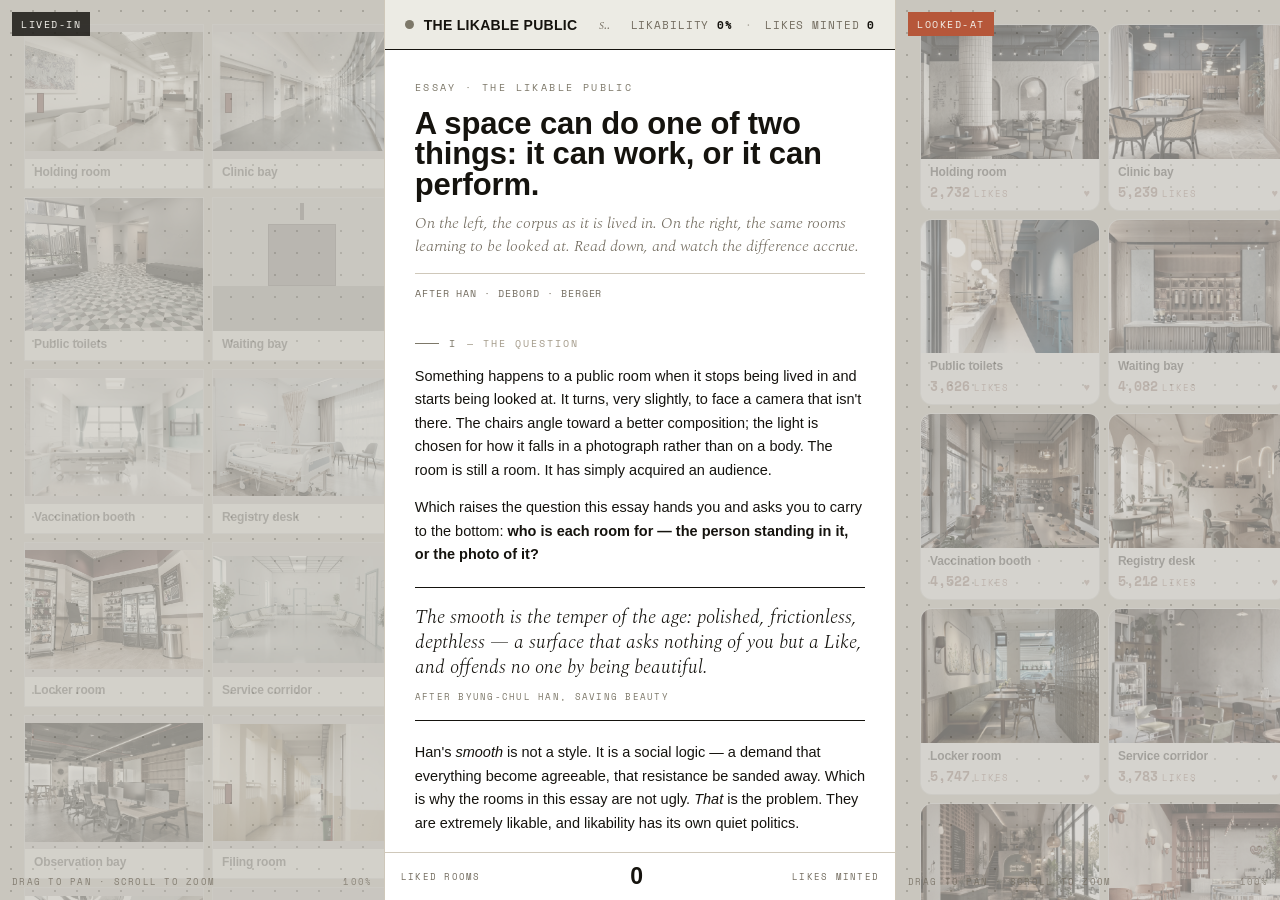
==== commit e17a12d4: "LoRA dataset_right canvas_1.4 plus reference articles" ====
--- a/likable_public_v3.html
+++ b/likable_public_v3.html
@@ -75,8 +75,10 @@
           <div class="tool" id="toolCaption">
             <div class="th"><span class="t">Describe the room — or pick a style</span><span class="v" id="capCount">0 reframed</span></div>
             <input type="text" id="capBuilding" class="building" placeholder="building typology — e.g. public waiting room" value="public waiting room">
-            <div class="styles" id="capStyles"></div>
-            <div class="chips" id="capChips"></div>
+            <div class="btn-group">
+              <div id="capStyles" style="display:contents"></div>
+              <div id="capChips" style="display:contents"></div>
+            </div>
             <textarea id="capText">public waiting room,</textarea>
             <div class="applyrow">
               <span class="hintsm">The right canvas reframes around rooms matching the description. The left stays untouched.</span>
@@ -113,7 +115,7 @@
               <div class="gen-bar" id="genBar" style="width:0%"></div>
             </div>
             <div class="applyrow">
-              <span class="hintsm" id="genHint">result replaces the next card in the right canvas</span>
+              <span class="hintsm" id="genHint">result will be added to the right canvas</span>
               <button class="apply" id="genBtn">generate →</button>
             </div>
           </div>
@@ -204,6 +206,12 @@
             <p class="live-readout"><b id="roomsRefitted">0</b> rooms refitted out of 49 · <b id="likesMinted">0</b> likes minted this session</p>
           </section>
 
+          <div class="ess-refs">
+            <a href="https://www.frontiersin.org/journals/psychology/articles/10.3389/fpsyg.2018.01050/full#s4" target="_blank" rel="noopener">reference</a>
+            <a href="https://parametric-architecture.com/architecture-in-the-age-of-instagram/?srsltid=AfmBOoroTRC_R87TNJQBmL-D0pE-bodTIDngcDorbRLkkLtyOTwOscBv" target="_blank" rel="noopener">reference</a>
+            <a href="https://parametric-architecture.com/architecture-in-the-age-of-instagram/?srsltid=AfmBOoroTRC_R87TNJQBmL-D0pE-bodTIDngcDorbRLkkLtyOTwOscBv" target="_blank" rel="noopener">reference</a>
+          </div>
+
         </div>
       </div>
 
--- a/likable_public_v3.css
+++ b/likable_public_v3.css
@@ -174,7 +174,7 @@
   transform-origin: 0 0;
   will-change: transform;
   display: grid;
-  grid-template-columns: repeat(3, 180px);
+  grid-template-columns: repeat(4, 180px);
   gap: 8px;
   padding: 12px;
   opacity: 1;
@@ -295,7 +295,13 @@
 /* Generated cards are always fully visible */
 .card.generated { opacity: 1 !important; filter: saturate(1) !important; }
 
-/* Left canvas: image library — no likes display */
+/* Left canvas: image library — more visible, no likes display */
+#leftCanvas .card { opacity: 0.28; filter: saturate(0.28); }
+
+/* Right canvas: slightly more visible than left, hot cards stay bright */
+#rightCanvas .card          { opacity: 0.38; filter: saturate(0.38); }
+#rightCanvas .card.hot      { opacity: 0.68; filter: saturate(0.8); }
+#rightCanvas .card.focused  { opacity: 1;    filter: saturate(1);   transition: opacity 0.2s ease, filter 0.2s ease; }
 #leftCanvas .card .crow { display: none; }
 #leftCanvas .card .cn   { padding-bottom: 9px; }
 
@@ -538,6 +544,26 @@
 }
 .live-readout b { color: var(--reg-ink); font-weight: 700; }
 
+/* References */
+.ess-refs {
+  display: flex;
+  flex-direction: row;
+  justify-content: center;
+  gap: 20px;
+  padding: 16px 0 16px;
+  margin-top: 16px;
+}
+.ess-refs a {
+  font-family: var(--mono);
+  font-size: 9.5px;
+  letter-spacing: 0.08em;
+  text-transform: uppercase;
+  color: var(--reg-soft);
+  text-decoration: none;
+  transition: color 0.2s ease;
+}
+.ess-refs a:hover { color: var(--reg-ink); }
+
 /* ── INLINE TOOLS ───────────────────────────────────── */
 .tool {
   border: none;
@@ -620,7 +646,7 @@
 }
 
 /* Chips */
-.tool .chips { display: flex; flex-wrap: wrap; gap: 6px; margin-bottom: 10px; }
+.tool .chips { display: contents; }
 
 .tool .chip {
   font-family: var(--mono);
@@ -653,8 +679,8 @@
 }
 .tool .building:focus { outline: none; border-color: var(--terra); }
 
-/* Style picker */
-.tool .styles { display: flex; flex-wrap: wrap; gap: 6px; margin-bottom: 10px; }
+/* Unified button group: style presets + chips flow together */
+.tool .btn-group { display: flex; flex-wrap: wrap; gap: 6px; margin-bottom: 10px; }
 
 .tool .style-btn {
   font-family: var(--mono);
@@ -971,11 +997,11 @@
 .card .thumb-img.loaded { opacity: 1; }
 
 /* Left canvas: normal interior photos — contained, muted */
-.card:not(.warm) .thumb-img {
+#leftCanvas .card .thumb-img {
   object-fit: contain;
   background: #cac7bf;
 }
-.card:not(.warm) .thumb-img.loaded {
+#leftCanvas .card .thumb-img.loaded {
   opacity: 1;
   filter: none;
 }
